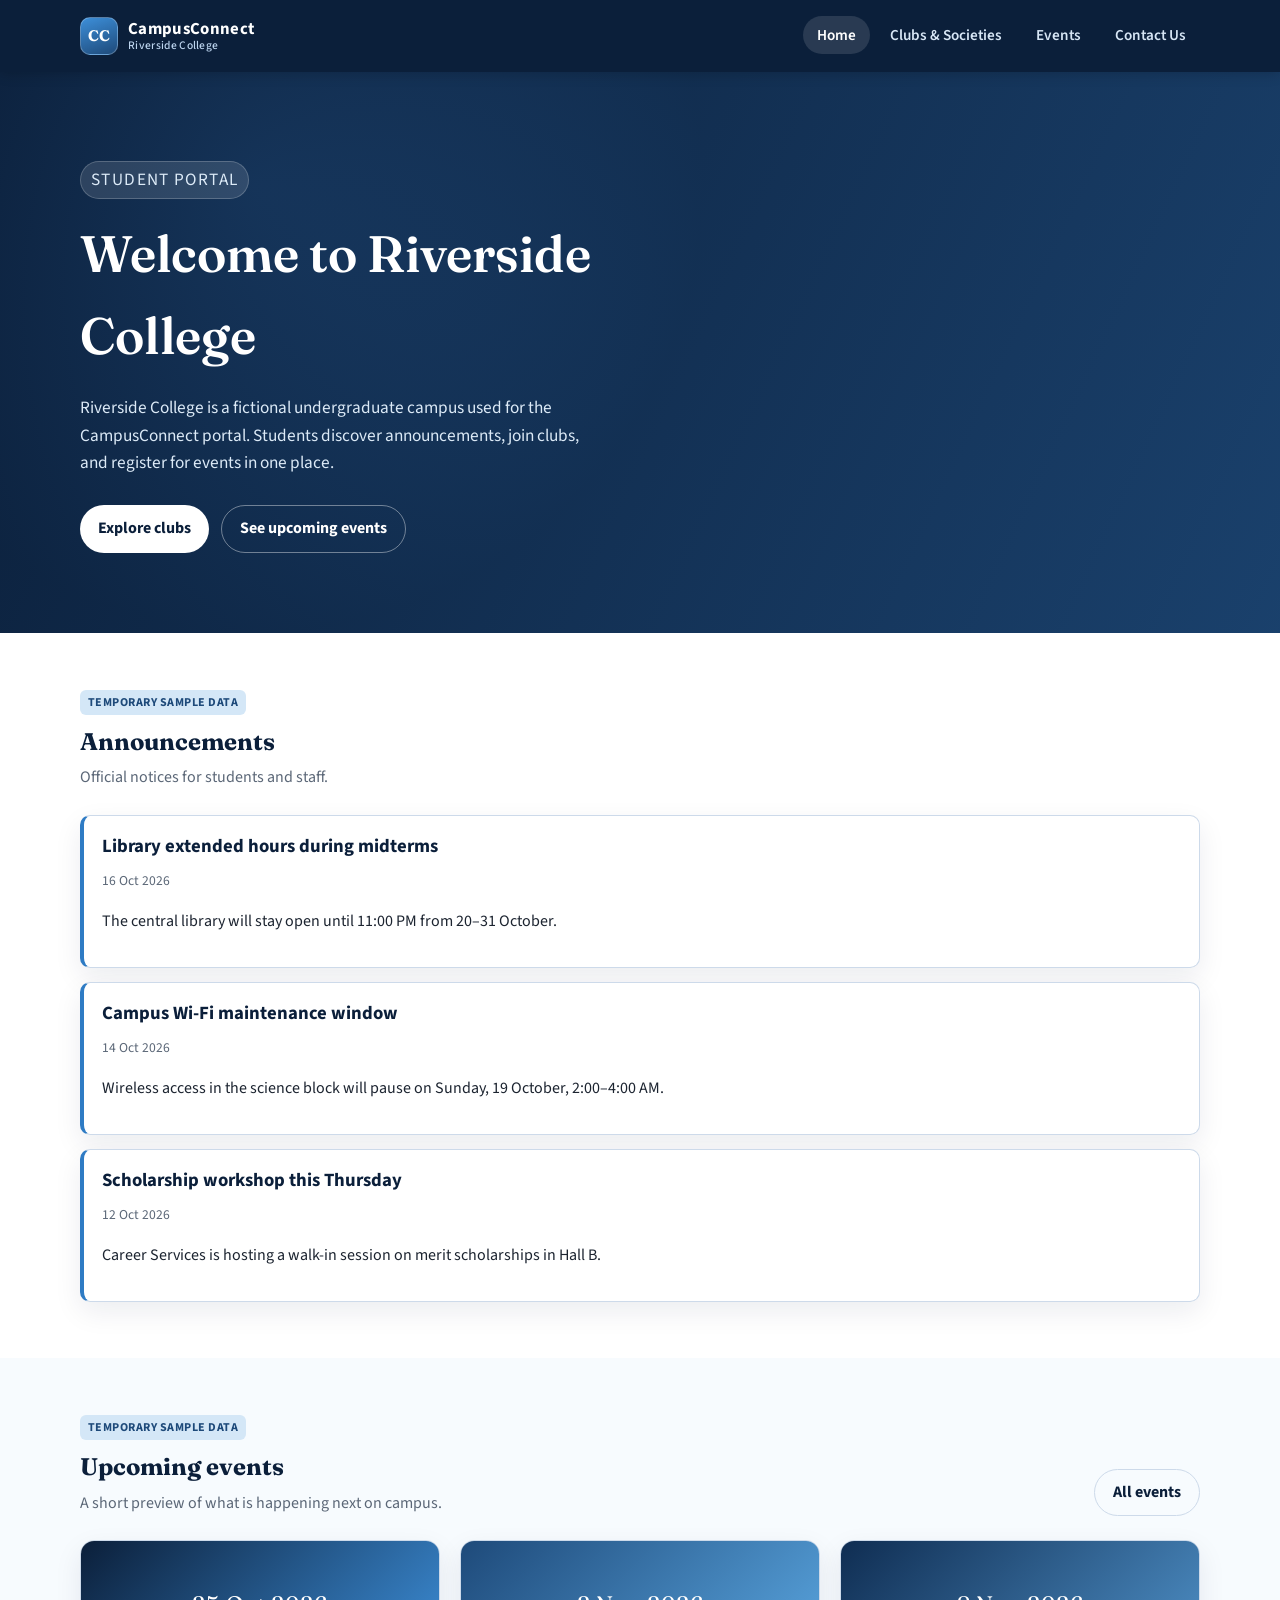
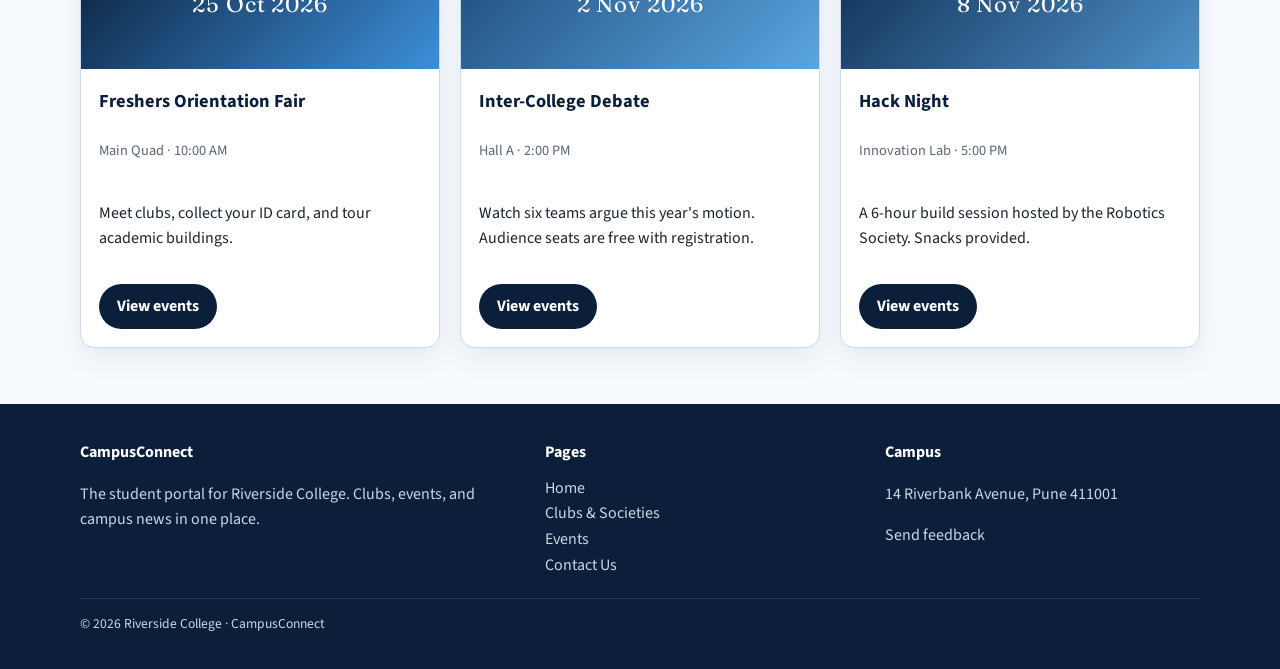
==== CampusConnect/frontend/index.html @ eb244f0c "Add files via upload" ====
<!DOCTYPE html>
<html lang="en">
  <head>
    <meta charset="UTF-8" />
    <meta name="viewport" content="width=device-width, initial-scale=1" />
    <title>Home | CampusConnect</title>
    <link rel="preconnect" href="https://fonts.googleapis.com" />
    <link rel="preconnect" href="https://fonts.gstatic.com" crossorigin />
    <link
      href="https://fonts.googleapis.com/css2?family=Fraunces:opsz,wght@9..144,600&family=Source+Sans+3:wght@400;600;700&display=swap"
      rel="stylesheet"
    />
    <link rel="stylesheet" href="css/style.css" />
  </head>
  <body>
    <a class="skip-link" href="#main">Skip to content</a>
    <header class="site-header">
      <div class="container header-inner">
        <a class="logo" href="index.html">
          <span class="logo-mark">CC</span>
          <span class="logo-text">
            <strong>CampusConnect</strong>
            <span>Riverside College</span>
          </span>
        </a>
        <button class="nav-toggle" type="button" aria-expanded="false" aria-controls="site-nav">
          Menu
        </button>
        <nav class="site-nav" id="site-nav" aria-label="Primary">
          <ul>
            <li><a href="index.html">Home</a></li>
            <li><a href="clubs.html">Clubs &amp; Societies</a></li>
            <li><a href="events.html">Events</a></li>
            <li><a href="contact.html">Contact Us</a></li>
          </ul>
        </nav>
      </div>
    </header>

    <main id="main">
      <section class="hero">
        <div class="container">
          <p class="eyebrow">Student portal</p>
          <h1>Welcome to Riverside College</h1>
          <p id="college-intro">
            CampusConnect is the college hub for news, clubs, and campus events.
          </p>
          <div class="hero-actions">
            <a class="btn btn-primary" href="clubs.html">Explore clubs</a>
            <a class="btn btn-ghost" href="events.html">See upcoming events</a>
          </div>
        </div>
      </section>

      <section class="section" aria-labelledby="announcements-heading">
        <div class="container">
          <div class="section-head">
            <div>
              <span class="sample-note">Temporary sample data</span>
              <h2 id="announcements-heading">Announcements</h2>
              <p>Official notices for students and staff.</p>
            </div>
          </div>
          <div id="announcement-list" class="announcement-list"></div>
        </div>
      </section>

      <section class="section section-alt" aria-labelledby="events-preview-heading">
        <div class="container">
          <div class="section-head">
            <div>
              <span class="sample-note">Temporary sample data</span>
              <h2 id="events-preview-heading">Upcoming events</h2>
              <p>A short preview of what is happening next on campus.</p>
            </div>
            <a class="btn btn-outline" href="events.html">All events</a>
          </div>
          <div id="event-preview" class="card-grid"></div>
        </div>
      </section>
    </main>

    <footer class="site-footer">
      <div class="container">
        <div class="footer-grid">
          <div>
            <h2>CampusConnect</h2>
            <p>The student portal for Riverside College. Clubs, events, and campus news in one place.</p>
          </div>
          <div>
            <h3>Pages</h3>
            <ul>
              <li><a href="index.html">Home</a></li>
              <li><a href="clubs.html">Clubs &amp; Societies</a></li>
              <li><a href="events.html">Events</a></li>
              <li><a href="contact.html">Contact Us</a></li>
            </ul>
          </div>
          <div>
            <h3>Campus</h3>
            <p>14 Riverbank Avenue, Pune 411001</p>
            <p><a href="contact.html">Send feedback</a></p>
          </div>
        </div>
        <p class="copyright">© 2026 Riverside College · CampusConnect</p>
      </div>
    </footer>

    <script src="js/data.js"></script>
    <script src="js/main.js"></script>
    <script src="js/home.js"></script>
  </body>
</html>
---- CampusConnect/frontend/css/style.css ----
/* CampusConnect shared styles — navy, white, light blue */

:root {
  --navy: #0b1f3a;
  --navy-mid: #143056;
  --navy-soft: #1e4a7a;
  --blue: #2e7bc4;
  --blue-bright: #3d8fd9;
  --sky: #e8f2fb;
  --sky-deep: #d4e7f7;
  --white: #ffffff;
  --ink: #1c2430;
  --muted: #5b6777;
  --line: #cddaea;
  --danger: #b42318;
  --success: #0f7b4a;
  --shadow: 0 10px 28px rgba(11, 31, 58, 0.08);
  --radius: 14px;
  --header-h: 72px;
  --font: "Source Sans 3", "Segoe UI", sans-serif;
  --display: "Fraunces", Georgia, serif;
}

*,
*::before,
*::after {
  box-sizing: border-box;
}

html {
  scroll-behavior: smooth;
}

body {
  margin: 0;
  font-family: var(--font);
  color: var(--ink);
  background: var(--white);
  line-height: 1.6;
  min-height: 100vh;
  display: flex;
  flex-direction: column;
}

img {
  max-width: 100%;
  display: block;
}

a {
  color: var(--blue);
  text-decoration: none;
}

a:hover {
  text-decoration: underline;
}

.skip-link {
  position: absolute;
  left: 12px;
  top: -48px;
  background: var(--navy);
  color: var(--white);
  padding: 8px 12px;
  z-index: 1000;
}

.skip-link:focus {
  top: 12px;
}

.container {
  width: min(1120px, calc(100% - 32px));
  margin-inline: auto;
}

/* Header */
.site-header {
  background: var(--navy);
  color: var(--white);
  position: sticky;
  top: 0;
  z-index: 50;
  box-shadow: 0 2px 12px rgba(0, 0, 0, 0.18);
}

.header-inner {
  display: flex;
  align-items: center;
  justify-content: space-between;
  min-height: var(--header-h);
  gap: 16px;
}

.logo {
  display: flex;
  align-items: center;
  gap: 10px;
  color: var(--white);
  font-weight: 700;
  letter-spacing: 0.02em;
  text-decoration: none;
}

.logo:hover {
  text-decoration: none;
}

.logo-mark {
  width: 38px;
  height: 38px;
  border-radius: 10px;
  background: linear-gradient(160deg, var(--blue-bright), var(--navy-soft));
  display: grid;
  place-items: center;
  font-family: var(--display);
  font-size: 0.95rem;
  border: 1px solid rgba(255, 255, 255, 0.25);
}

.logo-text {
  display: flex;
  flex-direction: column;
  line-height: 1.15;
}

.logo-text strong {
  font-size: 1.05rem;
}

.logo-text span {
  font-size: 0.72rem;
  color: #bcd4ee;
  font-weight: 500;
}

.nav-toggle {
  display: none;
  background: transparent;
  border: 1px solid rgba(255, 255, 255, 0.3);
  color: var(--white);
  border-radius: 8px;
  padding: 8px 10px;
  cursor: pointer;
}

.nav-toggle:focus-visible,
a:focus-visible,
button:focus-visible,
input:focus-visible,
select:focus-visible,
textarea:focus-visible {
  outline: 3px solid #7ec4ff;
  outline-offset: 2px;
}

.site-nav ul {
  display: flex;
  gap: 6px;
  list-style: none;
  margin: 0;
  padding: 0;
}

.site-nav a {
  color: #d7e6f5;
  text-decoration: none;
  padding: 8px 14px;
  border-radius: 999px;
  font-weight: 600;
  font-size: 0.95rem;
}

.site-nav a:hover,
.site-nav a[aria-current="page"] {
  background: rgba(255, 255, 255, 0.12);
  color: var(--white);
  text-decoration: none;
}

/* Hero */
.hero {
  background:
    linear-gradient(115deg, rgba(11, 31, 58, 0.92), rgba(30, 74, 122, 0.78)),
    radial-gradient(circle at 20% 20%, #4da3ff 0, transparent 40%),
    #0b1f3a;
  color: var(--white);
  padding: 72px 0 80px;
}

.hero h1 {
  font-family: var(--display);
  font-size: clamp(2rem, 4vw, 3.3rem);
  font-weight: 600;
  margin: 0 0 12px;
  max-width: 16ch;
}

.hero p {
  max-width: 58ch;
  color: #dceaf7;
  font-size: 1.08rem;
}

.hero-actions {
  display: flex;
  flex-wrap: wrap;
  gap: 12px;
  margin-top: 28px;
}

.eyebrow {
  display: inline-block;
  background: rgba(255, 255, 255, 0.12);
  border: 1px solid rgba(255, 255, 255, 0.2);
  padding: 4px 10px;
  border-radius: 999px;
  font-size: 0.78rem;
  letter-spacing: 0.08em;
  text-transform: uppercase;
  margin-bottom: 14px;
}

.btn {
  display: inline-flex;
  align-items: center;
  justify-content: center;
  border: 0;
  border-radius: 999px;
  padding: 10px 18px;
  font: inherit;
  font-weight: 700;
  cursor: pointer;
  text-decoration: none;
}

.btn:hover {
  text-decoration: none;
}

.btn-primary {
  background: var(--white);
  color: var(--navy);
}

.btn-primary:hover {
  background: var(--sky);
}

.btn-ghost {
  background: transparent;
  color: var(--white);
  border: 1px solid rgba(255, 255, 255, 0.4);
}

.btn-ghost:hover {
  background: rgba(255, 255, 255, 0.08);
}

.btn-navy {
  background: var(--navy);
  color: var(--white);
}

.btn-navy:hover {
  background: var(--navy-mid);
}

.btn-outline {
  background: transparent;
  color: var(--navy);
  border: 1px solid var(--line);
}

.btn-outline:hover {
  background: var(--sky);
}

/* Page banner for inner pages */
.page-banner {
  background: var(--sky);
  border-bottom: 1px solid var(--line);
  padding: 40px 0 36px;
}

.page-banner h1 {
  font-family: var(--display);
  margin: 0 0 8px;
  color: var(--navy);
  font-size: clamp(1.8rem, 3vw, 2.4rem);
}

.page-banner p {
  margin: 0;
  color: var(--muted);
  max-width: 62ch;
}

main {
  flex: 1;
}

.section {
  padding: 56px 0;
}

.section-alt {
  background: #f7fbfe;
}

.section-head {
  display: flex;
  justify-content: space-between;
  align-items: end;
  gap: 16px;
  margin-bottom: 24px;
}

.section-head h2 {
  font-family: var(--display);
  color: var(--navy);
  margin: 0 0 4px;
}

.section-head p {
  margin: 0;
  color: var(--muted);
}

.sample-note {
  display: inline-block;
  font-size: 0.75rem;
  font-weight: 700;
  letter-spacing: 0.04em;
  text-transform: uppercase;
  color: var(--navy-soft);
  background: var(--sky-deep);
  padding: 3px 8px;
  border-radius: 6px;
  margin-bottom: 8px;
}

/* Cards */
.card-grid {
  display: grid;
  grid-template-columns: repeat(3, 1fr);
  gap: 20px;
}

.card {
  background: var(--white);
  border: 1px solid var(--line);
  border-radius: var(--radius);
  box-shadow: var(--shadow);
  overflow: hidden;
  display: flex;
  flex-direction: column;
}

.card-media {
  height: 128px;
  display: grid;
  place-items: center;
  color: var(--white);
  font-family: var(--display);
  font-size: 1.4rem;
  letter-spacing: 0.04em;
}

.card-body {
  padding: 18px;
  display: flex;
  flex-direction: column;
  gap: 8px;
  flex: 1;
}

.card h3 {
  margin: 0;
  color: var(--navy);
  font-size: 1.15rem;
}

.meta {
  color: var(--muted);
  font-size: 0.9rem;
}

.chip {
  display: inline-flex;
  align-items: center;
  background: var(--sky);
  color: var(--navy-mid);
  border-radius: 999px;
  padding: 2px 10px;
  font-size: 0.78rem;
  font-weight: 700;
  width: fit-content;
}

.card-actions {
  margin-top: auto;
  padding-top: 8px;
}

.announcement-list {
  display: grid;
  gap: 14px;
}

.announcement {
  background: var(--white);
  border: 1px solid var(--line);
  border-left: 4px solid var(--blue);
  border-radius: 10px;
  padding: 16px 18px;
  box-shadow: var(--shadow);
}

.announcement h3 {
  margin: 0 0 6px;
  color: var(--navy);
}

.announcement time {
  color: var(--muted);
  font-size: 0.85rem;
}

/* Filters */
.toolbar {
  display: flex;
  flex-wrap: wrap;
  gap: 12px;
  margin-bottom: 22px;
  align-items: center;
}

.search-field {
  flex: 1 1 240px;
}

.search-field label {
  display: block;
  font-weight: 700;
  color: var(--navy);
  margin-bottom: 6px;
}

.search-field input,
.field input,
.field select,
.field textarea {
  width: 100%;
  border: 1px solid var(--line);
  border-radius: 10px;
  padding: 10px 12px;
  font: inherit;
  background: var(--white);
  color: var(--ink);
}

.filter-group {
  display: flex;
  flex-wrap: wrap;
  gap: 8px;
}

.filter-btn {
  border: 1px solid var(--line);
  background: var(--white);
  color: var(--navy);
  border-radius: 999px;
  padding: 7px 12px;
  font: inherit;
  font-weight: 600;
  cursor: pointer;
}

.filter-btn[aria-pressed="true"] {
  background: var(--navy);
  color: var(--white);
  border-color: var(--navy);
}

.result-count {
  color: var(--muted);
  font-size: 0.92rem;
}

.empty-state {
  text-align: center;
  padding: 36px 16px;
  color: var(--muted);
  border: 1px dashed var(--line);
  border-radius: var(--radius);
  background: var(--white);
}

/* Forms */
.form-card {
  background: var(--white);
  border: 1px solid var(--line);
  border-radius: var(--radius);
  box-shadow: var(--shadow);
  padding: 24px;
}

.field {
  margin-bottom: 14px;
}

.field label {
  display: block;
  font-weight: 700;
  color: var(--navy);
  margin-bottom: 6px;
}

.field .error {
  color: var(--danger);
  font-size: 0.85rem;
  min-height: 1.1em;
  margin-top: 4px;
}

.form-status {
  margin-top: 10px;
  font-weight: 600;
}

.form-status.success {
  color: var(--success);
}

.form-status.error {
  color: var(--danger);
}

.contact-grid {
  display: grid;
  grid-template-columns: 0.9fr 1.1fr;
  gap: 24px;
}

.contact-details {
  background: var(--navy);
  color: var(--white);
  border-radius: var(--radius);
  padding: 28px;
}

.contact-details h2 {
  font-family: var(--display);
  margin-top: 0;
}

.contact-details a {
  color: #cfe4f8;
}

.contact-details dl {
  margin: 0;
}

.contact-details dt {
  font-size: 0.78rem;
  text-transform: uppercase;
  letter-spacing: 0.06em;
  color: #9ec0e0;
  margin-top: 16px;
}

.contact-details dd {
  margin: 4px 0 0;
}

/* Modal */
.modal {
  position: fixed;
  inset: 0;
  background: rgba(11, 31, 58, 0.55);
  display: none;
  align-items: center;
  justify-content: center;
  padding: 20px;
  z-index: 80;
}

.modal.is-open {
  display: flex;
}

.modal-dialog {
  background: var(--white);
  width: min(560px, 100%);
  border-radius: 16px;
  padding: 22px;
  box-shadow: 0 24px 60px rgba(0, 0, 0, 0.25);
  max-height: 90vh;
  overflow: auto;
}

.modal-head {
  display: flex;
  justify-content: space-between;
  align-items: start;
  gap: 12px;
}

.modal-head h2 {
  margin: 0;
  color: var(--navy);
  font-family: var(--display);
}

.icon-btn {
  border: 0;
  background: var(--sky);
  width: 36px;
  height: 36px;
  border-radius: 8px;
  cursor: pointer;
  font-size: 1.2rem;
  color: var(--navy);
}

body.modal-open {
  overflow: hidden;
}

/* Footer */
.site-footer {
  background: var(--navy);
  color: #c9d8e8;
  padding: 36px 0 20px;
  margin-top: auto;
}

.footer-grid {
  display: grid;
  grid-template-columns: 1.4fr 1fr 1fr;
  gap: 24px;
  margin-bottom: 20px;
}

.site-footer h2,
.site-footer h3 {
  color: var(--white);
  margin: 0 0 10px;
  font-size: 1rem;
}

.site-footer ul {
  list-style: none;
  margin: 0;
  padding: 0;
}

.site-footer a {
  color: #c9d8e8;
}

.copyright {
  border-top: 1px solid rgba(255, 255, 255, 0.12);
  padding-top: 14px;
  font-size: 0.85rem;
}

/* Responsive */
@media (max-width: 900px) {
  .card-grid,
  .contact-grid,
  .footer-grid {
    grid-template-columns: 1fr 1fr;
  }
}

@media (max-width: 760px) {
  .nav-toggle {
    display: inline-flex;
  }

  .site-nav {
    display: none;
    position: absolute;
    left: 0;
    right: 0;
    top: var(--header-h);
    background: var(--navy-mid);
    padding: 12px 16px 16px;
  }

  .site-nav.is-open {
    display: block;
  }

  .site-nav ul {
    flex-direction: column;
  }

  .site-nav a {
    display: block;
  }

  .card-grid,
  .contact-grid,
  .footer-grid,
  .section-head {
    grid-template-columns: 1fr;
    flex-direction: column;
    align-items: start;
  }
}
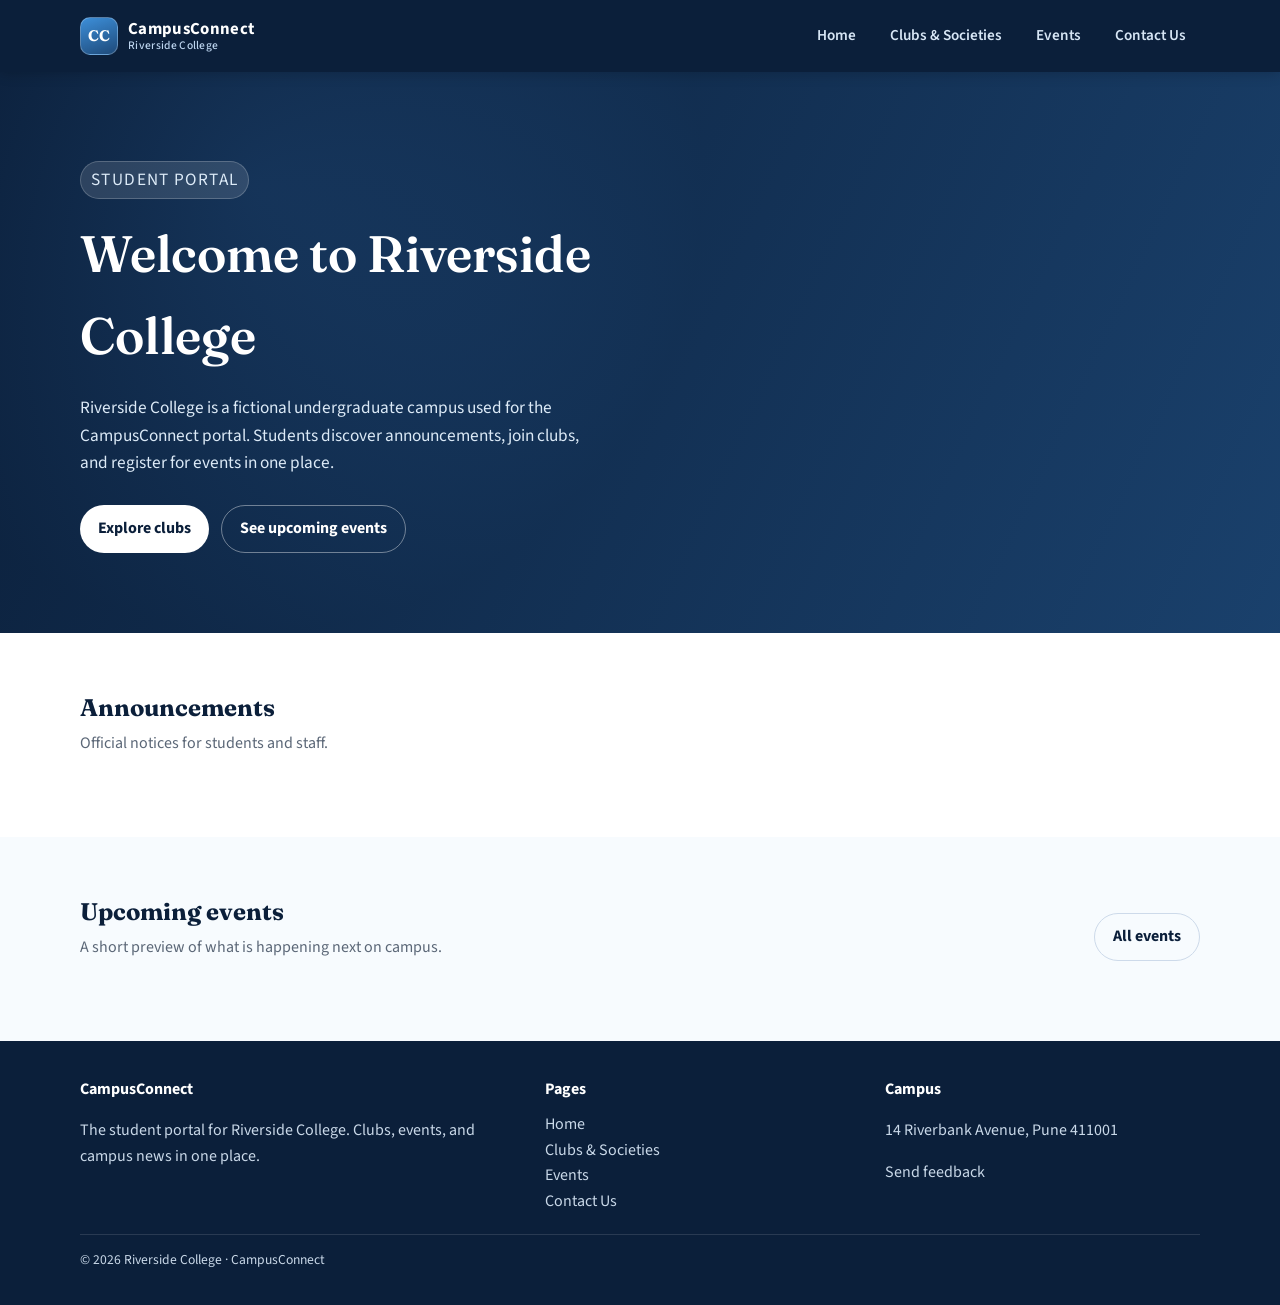
==== commit 02e2a91c: "Update" ====
--- a/CampusConnect/frontend/index.html
+++ b/CampusConnect/frontend/index.html
@@ -56,7 +56,6 @@
         <div class="container">
           <div class="section-head">
             <div>
-              <span class="sample-note">Temporary sample data</span>
               <h2 id="announcements-heading">Announcements</h2>
               <p>Official notices for students and staff.</p>
             </div>
@@ -69,7 +68,6 @@
         <div class="container">
           <div class="section-head">
             <div>
-              <span class="sample-note">Temporary sample data</span>
               <h2 id="events-preview-heading">Upcoming events</h2>
               <p>A short preview of what is happening next on campus.</p>
             </div>
@@ -106,6 +104,7 @@
       </div>
     </footer>
 
+    <script src="js/api.js"></script>
     <script src="js/data.js"></script>
     <script src="js/main.js"></script>
     <script src="js/home.js"></script>
--- a/CampusConnect/frontend/css/style.css
+++ b/CampusConnect/frontend/css/style.css
@@ -538,6 +538,12 @@
   color: var(--danger);
 }
 
+button:disabled,
+.btn:disabled {
+  opacity: 0.65;
+  cursor: not-allowed;
+}
+
 .contact-grid {
   display: grid;
   grid-template-columns: 0.9fr 1.1fr;
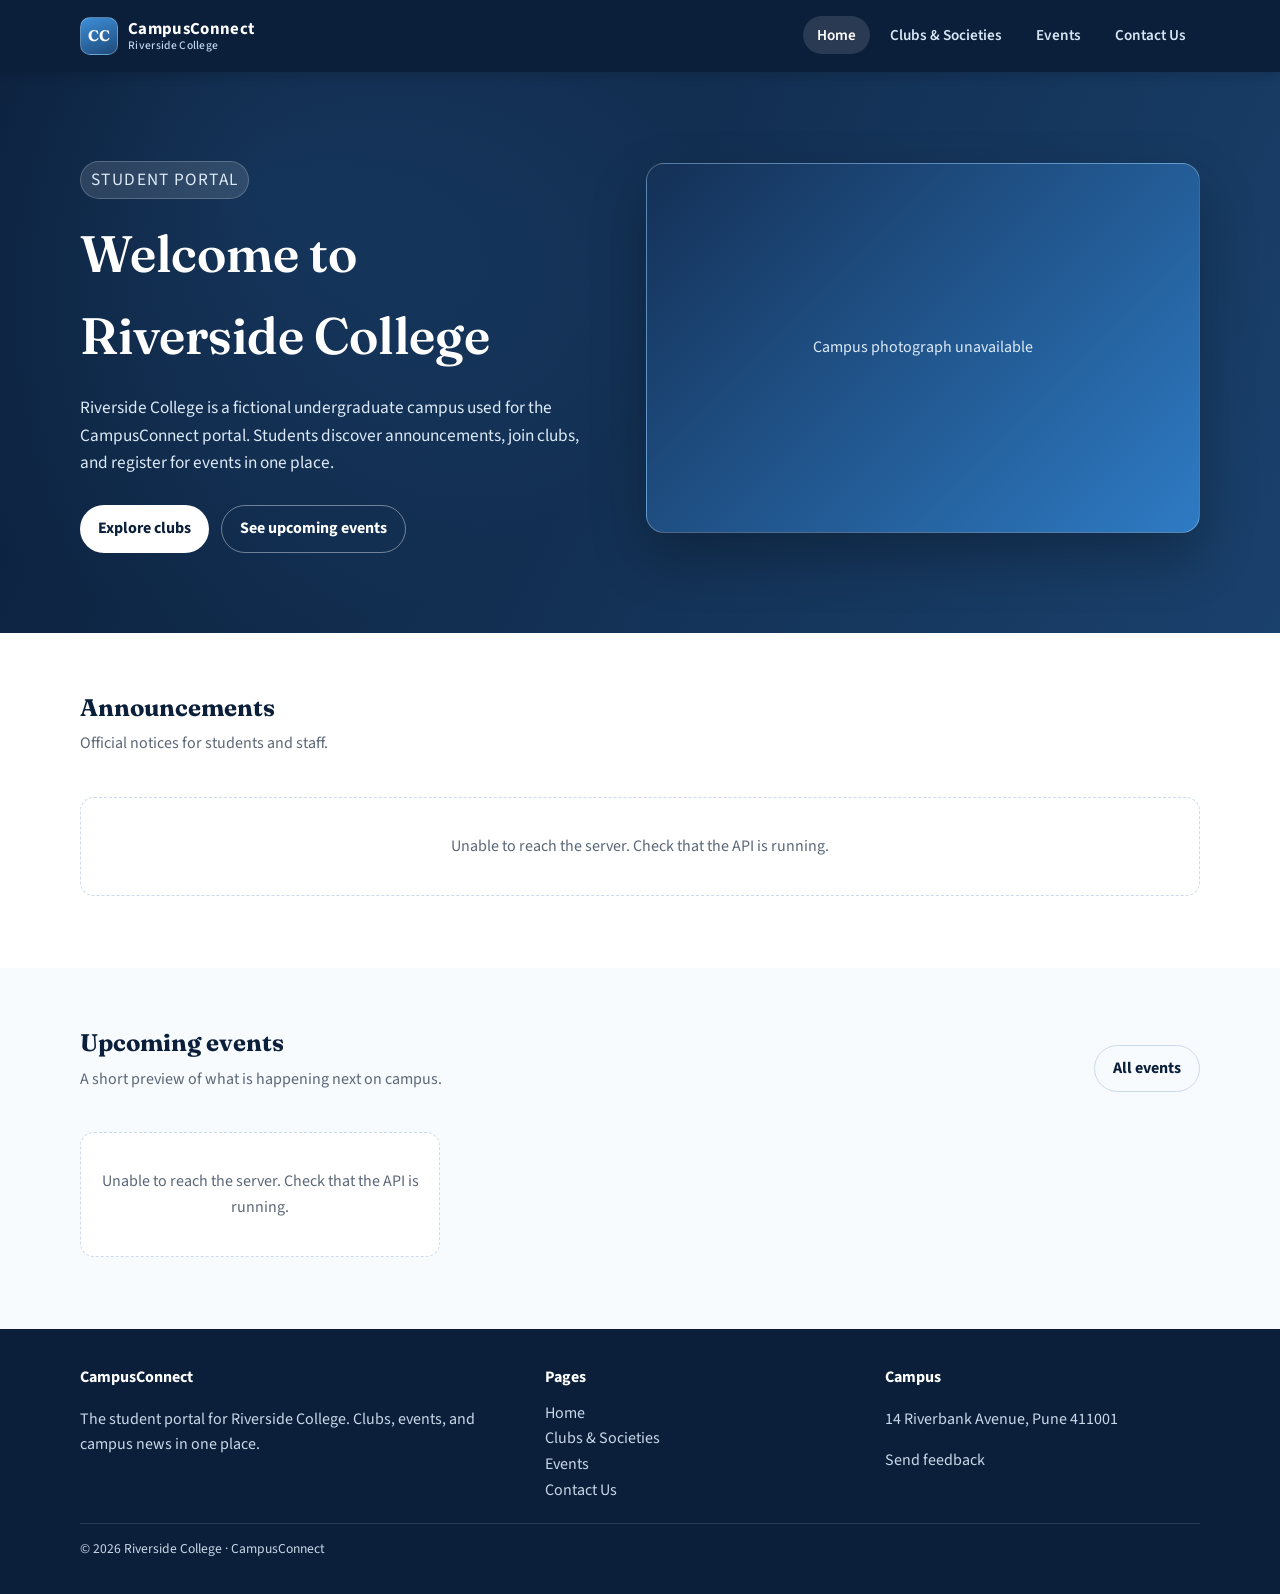
==== commit 0208a8a9: "Update images" ====
--- a/CampusConnect/frontend/index.html
+++ b/CampusConnect/frontend/index.html
@@ -38,19 +38,29 @@
     </header>
 
     <main id="main">
-      <section class="hero">
-        <div class="container">
-          <p class="eyebrow">Student portal</p>
-          <h1>Welcome to Riverside College</h1>
-          <p id="college-intro">
-            CampusConnect is the college hub for news, clubs, and campus events.
-          </p>
-          <div class="hero-actions">
-            <a class="btn btn-primary" href="clubs.html">Explore clubs</a>
-            <a class="btn btn-ghost" href="events.html">See upcoming events</a>
-          </div>
-        </div>
-      </section>
+      <section class="hero">
+        <div class="container hero-layout">
+          <div class="hero-copy">
+            <p class="eyebrow">Student portal</p>
+            <h1>Welcome to Riverside College</h1>
+            <p id="college-intro">
+              CampusConnect is the college hub for news, clubs, and campus events.
+            </p>
+            <div class="hero-actions">
+              <a class="btn btn-primary" href="clubs.html">Explore clubs</a>
+              <a class="btn btn-ghost" href="events.html">See upcoming events</a>
+            </div>
+          </div>
+          <figure class="hero-image">
+            <img
+              src="campus-building.jpg"
+              alt="Modern university building surrounded by greenery on a bright day"
+              onerror="this.hidden=true;this.parentElement.classList.add('is-fallback')"
+            />
+            <figcaption class="hero-image-fallback">Campus photograph unavailable</figcaption>
+          </figure>
+        </div>
+      </section>
 
       <section class="section" aria-labelledby="announcements-heading">
         <div class="container">
--- a/CampusConnect/frontend/css/style.css
+++ b/CampusConnect/frontend/css/style.css
@@ -180,14 +180,61 @@
 }
 
 /* Hero */
-.hero {
-  background:
+.hero {
+  background:
     linear-gradient(115deg, rgba(11, 31, 58, 0.92), rgba(30, 74, 122, 0.78)),
     radial-gradient(circle at 20% 20%, #4da3ff 0, transparent 40%),
     #0b1f3a;
   color: var(--white);
-  padding: 72px 0 80px;
-}
+  padding: 72px 0 80px;
+}
+
+.hero-layout {
+  display: grid;
+  grid-template-columns: minmax(0, 0.95fr) minmax(0, 1.05fr);
+  align-items: center;
+  gap: clamp(28px, 5vw, 64px);
+}
+
+.hero-copy {
+  min-width: 0;
+}
+
+.hero-image {
+  position: relative;
+  width: 100%;
+  aspect-ratio: 3 / 2;
+  margin: 0;
+  overflow: hidden;
+  border: 1px solid rgba(255, 255, 255, 0.25);
+  border-radius: 18px;
+  background: linear-gradient(135deg, var(--navy-mid), var(--blue));
+  box-shadow: 0 24px 54px rgba(0, 0, 0, 0.28);
+}
+
+.hero-image img {
+  width: 100%;
+  height: 100%;
+  object-fit: cover;
+}
+
+.hero-image-fallback {
+  display: none;
+}
+
+.hero-image.is-fallback img {
+  display: none;
+}
+
+.hero-image.is-fallback .hero-image-fallback {
+  display: grid;
+  width: 100%;
+  height: 100%;
+  place-items: center;
+  padding: 24px;
+  color: #dceaf7;
+  text-align: center;
+}
 
 .hero h1 {
   font-family: var(--display);
@@ -358,15 +405,60 @@
   flex-direction: column;
 }
 
-.card-media {
-  height: 128px;
+.card-media {
+  height: 128px;
   display: grid;
   place-items: center;
   color: var(--white);
   font-family: var(--display);
   font-size: 1.4rem;
-  letter-spacing: 0.04em;
-}
+  letter-spacing: 0.04em;
+}
+
+.club-card-media {
+  height: 148px;
+  flex: 0 0 148px;
+  overflow: hidden;
+  background: linear-gradient(135deg, var(--sky), var(--sky-deep));
+  border-radius: var(--radius) var(--radius) 0 0;
+}
+
+.club-card-media img {
+  width: 100%;
+  height: 100%;
+  object-fit: cover;
+}
+
+.club-card-media.image-fallback img {
+  display: none;
+}
+
+.event-card-media {
+  height: 180px;
+  flex: 0 0 180px;
+  overflow: hidden;
+  background: linear-gradient(135deg, var(--sky), var(--sky-deep));
+  border-radius: var(--radius) var(--radius) 0 0;
+}
+
+.event-card-media img {
+  width: 100%;
+  height: 100%;
+  object-fit: cover;
+}
+
+.event-card-media.image-fallback {
+  background: linear-gradient(135deg, var(--sky), var(--sky-deep));
+}
+
+.event-card-media.image-fallback img {
+  display: none;
+}
+
+.event-date {
+  margin: 0;
+  font-weight: 600;
+}
 
 .card-body {
   padding: 18px;
@@ -683,8 +775,17 @@
   }
 }
 
-@media (max-width: 760px) {
-  .nav-toggle {
+@media (max-width: 760px) {
+  .hero-layout {
+    grid-template-columns: 1fr;
+    gap: 28px;
+  }
+
+  .hero-image {
+    aspect-ratio: 16 / 10;
+  }
+
+  .nav-toggle {
     display: inline-flex;
   }
 
